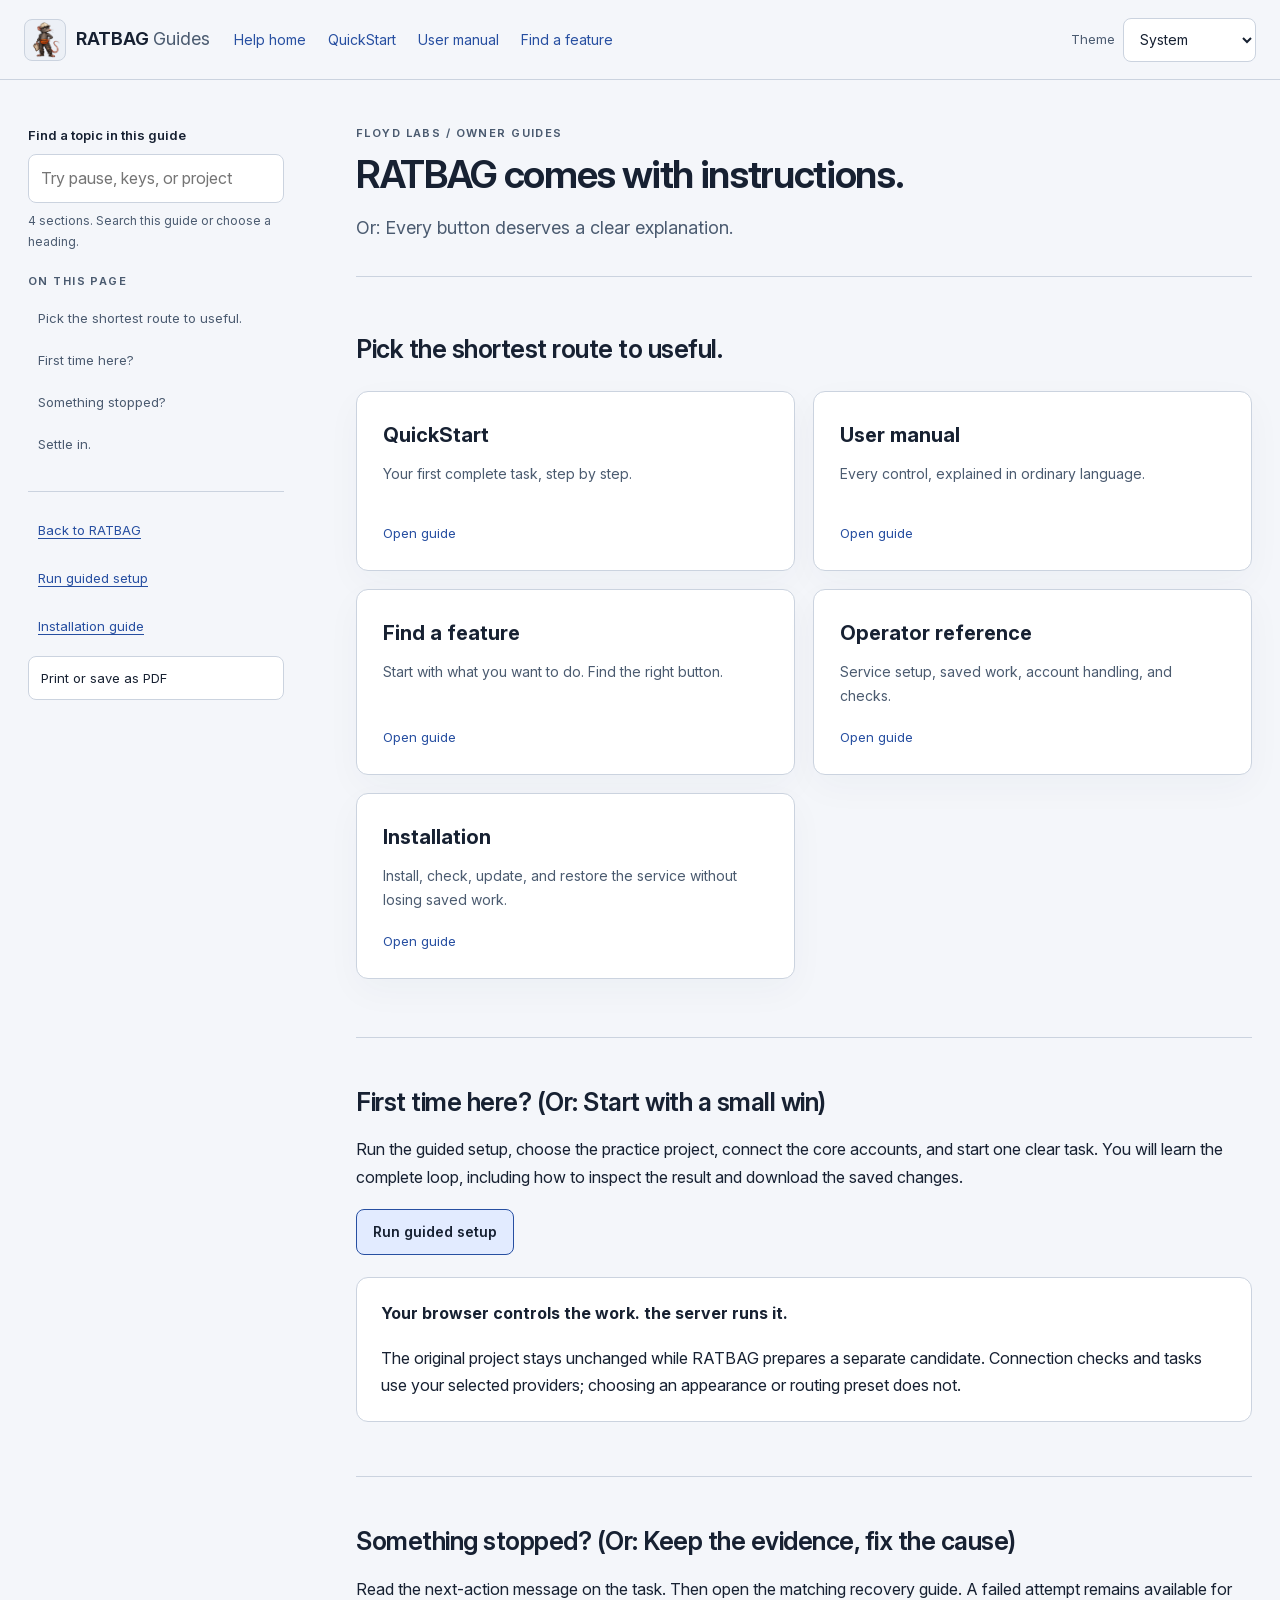
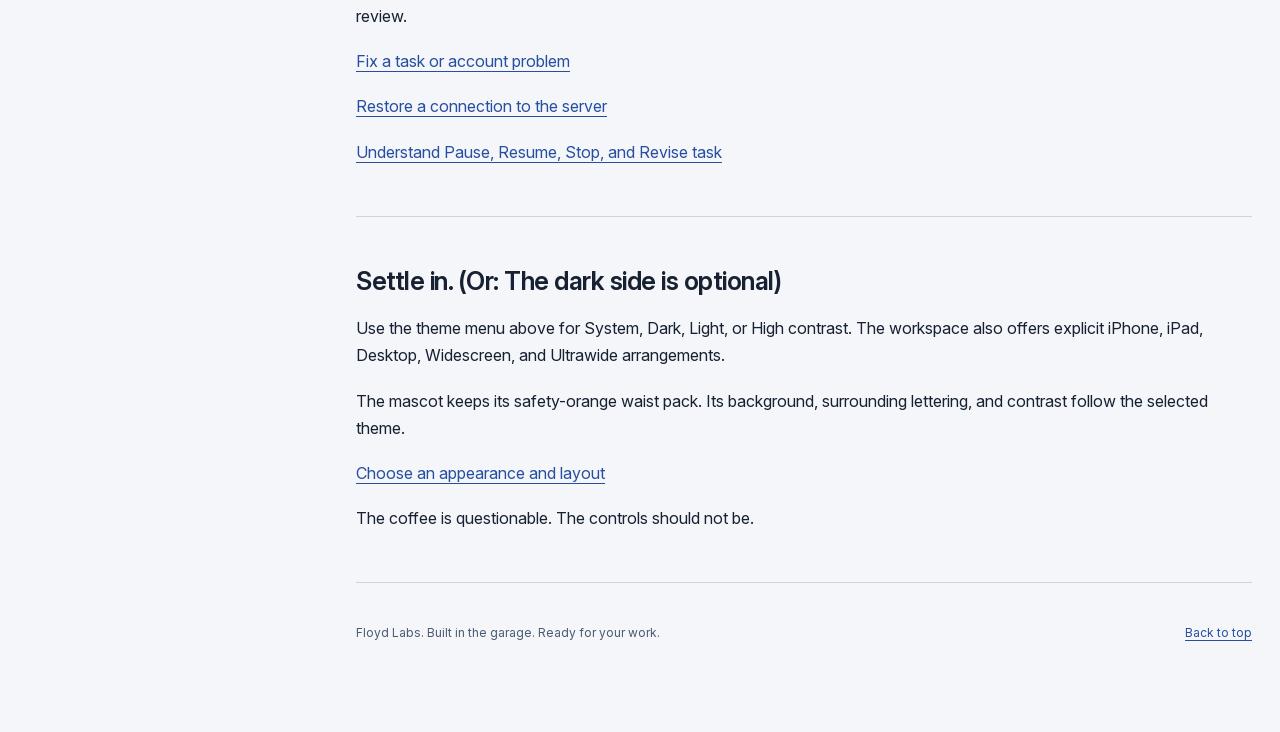
==== web/help/index.html @ 0b7bbf27 "feat: initial public release A local, patch-only coding workbench. The Architect plans, the Builder " ====
<!doctype html>
<html lang="en">
<head>
<meta charset="utf-8">
<meta name="viewport" content="width=device-width, initial-scale=1, viewport-fit=cover">
<meta name="color-scheme" content="dark light">
<meta name="description" content="Or: Every button deserves a clear explanation.">
<title>RATBAG comes with instructions. · Floyd Labs</title>
<style>
@font-face{font-family:Inter;src:url('../assets/InterVariable.woff2') format('woff2');font-weight:100 900;font-style:normal;font-display:swap}
:root{color-scheme:light dark;--bg:#101318;--surface:#171c24;--raised:#1d2430;--text:#f4f6fa;--muted:#aeb8c7;--line:#343f50;--accent:#9db8ff;--accent-soft:#233756;--shadow:0 12px 36px #0002}
@media(prefers-color-scheme:light){:root:not([data-theme=dark]):not([data-theme=contrast]){color-scheme:light;--bg:#f4f6fa;--surface:#fff;--raised:#ecf0f6;--text:#172132;--muted:#4b5b70;--line:#cbd3df;--accent:#274fa1;--accent-soft:#e2ebff;--shadow:0 12px 36px #24365309}}
:root[data-theme=light]{color-scheme:light;--bg:#f4f6fa;--surface:#fff;--raised:#ecf0f6;--text:#172132;--muted:#4b5b70;--line:#cbd3df;--accent:#274fa1;--accent-soft:#e2ebff;--shadow:0 12px 36px #24365309}
:root[data-theme=dark]{color-scheme:dark}
:root[data-theme=contrast]{color-scheme:dark;--bg:#000;--surface:#080808;--raised:#151515;--text:#fff;--muted:#e1e6ee;--line:#9eabbd;--accent:#b8d2ff;--accent-soft:#14253f;--shadow:none}
*{box-sizing:border-box}html{scroll-padding-top:110px}body{margin:0;background:var(--bg);color:var(--text);font-family:Inter,-apple-system,BlinkMacSystemFont,"Segoe UI",sans-serif;font-size:16px;line-height:1.7;-webkit-text-size-adjust:100%}a{color:var(--accent);text-underline-offset:.22em;text-decoration-thickness:1px}a:hover{text-decoration-thickness:2px}button,input,select{font:inherit}button,select{min-height:44px}button,a,select,input{touch-action:manipulation}button{cursor:pointer}button,select,input{color:var(--text);background:var(--surface);border:1px solid var(--line);border-radius:8px}button,select{padding:8px 12px}button:hover{background:var(--raised)}:focus-visible{outline:3px solid var(--accent);outline-offset:4px;border-radius:4px}a:focus-visible{outline-offset:5px}.skip{position:fixed;left:16px;top:8px;z-index:9;transform:translateY(-200%);padding:10px 16px;background:var(--surface);border:1px solid var(--accent);border-radius:8px}.skip:focus{transform:none}[hidden]{display:none!important}
.topbar{position:sticky;top:0;z-index:3;display:flex;align-items:center;gap:24px;min-height:80px;padding:16px max(24px,env(safe-area-inset-left));border-bottom:1px solid var(--line);background:var(--bg)}.brand{display:flex;align-items:center;gap:10px;color:var(--text);font-size:18px;font-weight:650;text-decoration:none;white-space:nowrap}.brand img{width:42px;height:42px;flex:none;object-fit:contain;padding:2px;border:1px solid var(--line);border-radius:8px;background:var(--raised)}.brand span span{font-weight:400;color:var(--muted)}.topbar nav{display:flex;gap:22px;flex:1}.topbar nav a{font-size:14px;text-decoration:none;min-height:44px;display:flex;align-items:center}.theme-control{display:flex;align-items:center;gap:8px;font-size:13px;color:var(--muted)}.theme-control select{font-size:14px;min-width:112px}.back-link{white-space:nowrap}.layout{display:grid;grid-template-columns:264px minmax(0,900px);gap:64px;max-width:1312px;margin:auto;padding:44px 28px 88px}.sidebar{position:sticky;top:116px;align-self:start;max-height:calc(100dvh - 140px);overflow:auto;padding:0 8px 12px 0}.eyebrow{font-size:11px;letter-spacing:.13em;text-transform:uppercase;font-weight:650;color:var(--muted);margin:0 0 10px}.sidebar label{display:block;font-size:13px;font-weight:600;margin:0 0 8px}.search-row{position:relative}input[type=search]{width:100%;padding:10px 12px;min-height:46px;font-size:16px}#clear-search{margin-top:8px;width:100%;font-size:13px}.search-result{font-size:12px;color:var(--muted);min-height:22px;margin:8px 0 20px}.toc{display:flex;flex-direction:column;gap:2px;margin-bottom:24px}.toc a{display:block;border-radius:7px;padding:8px 10px;font-size:13px;color:var(--muted);line-height:1.5;text-decoration:none;min-height:40px}.toc a:hover,.toc a[aria-current=true]{background:var(--raised);color:var(--text)}.side-actions{border-top:1px solid var(--line);padding-top:20px;display:grid;gap:10px}.side-actions a{font-size:13px;display:block;padding:7px 10px;min-height:38px}.side-actions button{font-size:13px;text-align:left}.content{min-width:0}.hero{padding-bottom:34px;border-bottom:1px solid var(--line);margin-bottom:26px}.hero h1{font-size:clamp(30px,3vw,42px);line-height:1.13;letter-spacing:-.035em;margin:6px 0 18px;font-weight:650}.subtitle{font-size:18px;line-height:1.55;margin:0;color:var(--muted);max-width:660px}.doc-meta{margin-top:24px;font-size:12px;color:var(--muted)}.doc-meta summary{cursor:pointer;display:list-item;min-height:32px;padding:4px 0}.doc-meta p{margin:9px 0}.section{padding:12px 0 32px;border-bottom:1px solid var(--line);margin-bottom:18px;scroll-margin-top:112px;overflow-wrap:anywhere}.section:last-child{border-bottom:0}.section h2{font-size:25px;line-height:1.3;letter-spacing:-.02em;margin:18px 0 18px;font-weight:620}.section h3{font-size:18px;line-height:1.45;margin:28px 0 12px;font-weight:620}.section p{margin:0 0 18px}.section ol,.section ul{padding-left:25px;margin:0 0 22px}.section li{padding-left:4px;margin:0 0 10px}.section code{font-family:ui-monospace,SFMono-Regular,Consolas,monospace;font-size:.88em;border:1px solid var(--line);border-radius:5px;background:var(--raised);padding:1px 5px;overflow-wrap:anywhere}.section pre{padding:18px 20px;margin:20px 0 24px;border:1px solid var(--line);border-radius:10px;background:var(--raised);white-space:pre-wrap;overflow-wrap:anywhere;line-height:1.65}.section pre code{padding:0;border:0;font-size:13px;white-space:pre-wrap}.section blockquote{margin:20px 0 24px;padding:18px 22px;background:var(--raised);border-left:3px solid var(--accent);border-radius:0 10px 10px 0}.section blockquote p:last-child{margin:0}.table-scroll{overflow-x:auto;margin:22px 0 26px;border:1px solid var(--line);border-radius:10px;scrollbar-color:var(--line) var(--surface)}table{width:100%;border-collapse:collapse;font-size:14px;line-height:1.65}th{background:var(--raised);font-size:12px;font-weight:650;text-align:left;color:var(--muted)}td,th{padding:14px 16px;vertical-align:top;min-width:135px;border-bottom:1px solid var(--line)}td:first-child{font-weight:560}tr:last-child td{border-bottom:0}td code{font-size:12px}hr{border:0;border-top:1px solid var(--line);margin:30px 0}.doc-footer{margin-top:40px;color:var(--muted);font-size:12px;display:flex;justify-content:space-between;gap:20px}.home-grid{display:grid;grid-template-columns:1fr 1fr;gap:18px;margin:26px 0}.guide-card{display:flex;flex-direction:column;align-items:start;padding:26px;border:1px solid var(--line);border-radius:12px;background:var(--surface);box-shadow:var(--shadow);text-decoration:none;color:var(--text);min-height:180px;transition:border-color 160ms,transform 160ms}.guide-card:hover{border-color:var(--accent);transform:translateY(-2px)}.guide-card strong{font-size:20px;margin:0 0 10px}.guide-card p{font-size:14px;color:var(--muted);margin:0 0 18px}.guide-card .read{font-size:13px;color:var(--accent);margin-top:auto}.callout{padding:22px 24px;border:1px solid var(--line);border-radius:12px;background:var(--surface);margin:22px 0}.callout p:last-child{margin:0}.cta{display:inline-flex;align-items:center;justify-content:center;gap:9px;min-height:46px;padding:9px 16px;border:1px solid var(--accent);border-radius:8px;background:var(--accent-soft);font-size:14px;font-weight:600;text-decoration:none;color:var(--text)}.no-results{padding:24px;border:1px solid var(--line);border-radius:10px;background:var(--surface)}.no-results p{color:var(--muted);margin:4px 0 0}
@media(min-width:1800px){.layout{grid-template-columns:290px minmax(0,950px);max-width:1450px;gap:100px}.topbar{padding-left:max(32px,calc((100vw - 1394px)/2));padding-right:max(32px,calc((100vw - 1394px)/2))}}
@media(max-width:1000px){.layout{grid-template-columns:210px minmax(0,1fr);gap:32px;padding:32px 24px}.topbar{gap:16px}.topbar nav{gap:16px}.topbar nav .optional-nav{display:none}.section h2{font-size:23px}.sidebar{top:110px}.home-grid{grid-template-columns:1fr}}
@media(max-width:720px){.topbar{min-height:72px;padding:12px max(16px,env(safe-area-inset-left));gap:12px;flex-wrap:wrap}.brand{font-size:17px;flex:1}.topbar nav{order:3;flex-basis:100%;gap:22px;overflow:auto}.topbar nav a{font-size:13px;min-height:32px}.theme-control>span{position:absolute;width:1px;height:1px;clip-path:inset(50%);overflow:hidden}.theme-control select{font-size:13px;min-width:112px;min-height:42px}.layout{display:block;padding:26px max(18px,env(safe-area-inset-left)) 56px}.sidebar{position:relative;top:auto;max-height:none;padding:0;margin-bottom:30px}.toc{display:grid;grid-template-columns:1fr 1fr;gap:3px;max-height:210px;overflow:auto;padding-bottom:8px}.toc a{font-size:12px;border:1px solid var(--line);min-height:44px}.side-actions{display:flex;flex-wrap:wrap;align-items:center;gap:10px;padding-top:14px}.side-actions a,.side-actions button{font-size:12px;min-height:42px}.search-result{margin:8px 0 12px}.hero{padding-bottom:24px}.hero h1{font-size:31px}.subtitle{font-size:17px}.section{scroll-margin-top:142px;padding-bottom:24px}.section h2{font-size:23px}.section p,.section li{font-size:16px}.section blockquote{padding:16px}.table-scroll{margin:18px 0 22px}table{font-size:13px}td,th{padding:12px;min-width:128px}.doc-footer{display:block}.home-grid{grid-template-columns:1fr}.guide-card{min-height:0;padding:22px}.guide-card .read{margin-top:0}}
@media(prefers-reduced-motion:reduce){*,*::before,*::after{scroll-behavior:auto!important;transition:none!important}}
@media print{:root{--bg:#fff;--surface:#fff;--raised:#f1f2f4;--text:#000;--muted:#333;--line:#aaa;--accent:#123d81;--shadow:none}.topbar,.sidebar,.skip,.theme-control,.doc-meta,.doc-footer,.no-results{display:none!important}.layout{display:block;max-width:none;padding:0}.hero h1{font-size:26pt}.subtitle{font-size:12pt}.hero{margin-bottom:18pt}.section{display:block!important;border:0;break-inside:auto;margin:0;padding:0 0 12pt}.section h2{font-size:17pt;break-after:avoid}.section h3{break-after:avoid}.section p,.section li,table{font-size:10pt}.table-scroll{overflow:visible;border-radius:0}tr{break-inside:avoid}a{color:#000;text-decoration:underline}pre,blockquote{break-inside:avoid}.home-grid{display:block}.guide-card{break-inside:avoid;margin-bottom:12pt}}

.screen-capture{margin:16px 0 28px}.screen-capture img{display:block;max-width:100%;height:auto;border:1px solid var(--line);border-radius:9px}
</style>
<script src="help.js" defer></script>
</head>
<body>
<a class="skip" href="#guide-content">Skip to guide</a>
<header class="topbar"><a class="brand" href="index.html" aria-label="RATBAG help home"><img src="../assets/ratbag-mascot.png" alt="" width="42" height="42" decoding="async"><span>RATBAG <span>Guides</span></span></a><nav aria-label="Help pages"><a href="index.html" aria-current="page">Help home</a><a href="quickstart.html">QuickStart</a><a href="manual.html">User manual</a><a href="features.html" class="optional-nav">Find a feature</a></nav><label class="theme-control"><span>Theme</span><select id="help-theme"><option value="system">System</option><option value="dark">Dark</option><option value="light">Light</option><option value="contrast">High contrast</option></select></label></header>
<div class="layout"><aside class="sidebar" aria-label="Guide contents"><div id="search-controls" hidden><label for="help-search">Find a topic in this guide</label><div class="search-row"><input id="help-search" type="search" placeholder="Try pause, keys, or project" autocomplete="off" aria-controls="guide-content"></div><button id="clear-search" type="button" hidden>Clear search</button><p class="search-result" id="search-result" aria-live="polite"></p></div><p class="eyebrow">On this page</p><nav class="toc" aria-label="Sections"><a href="#choose-guide" data-section-link="choose-guide">Pick the shortest route to useful.</a>
<a href="#first-run" data-section-link="first-run">First time here?</a>
<a href="#need-help" data-section-link="need-help">Something stopped?</a>
<a href="#appearance" data-section-link="appearance">Settle in.</a></nav><div class="side-actions"><a class="back-link" href="../">Back to RATBAG</a><a href="../#setup">Run guided setup</a><a href="../../README.md#install">Installation guide</a><button id="print-guide" type="button" hidden>Print or save as PDF</button></div></aside><main class="content" id="guide-content" tabindex="-1"><div class="hero"><p class="eyebrow">Floyd Labs / Owner guides</p><h1>RATBAG comes with instructions.</h1><p class="subtitle">Or: Every button deserves a clear explanation.</p></div><div class="no-results" id="no-results" role="status" hidden><strong>No matching section.</strong><p>Try a shorter word, or clear the search to show the full guide.</p></div><section class="section" data-help-section id="choose-guide"><h2>Pick the shortest route to useful.</h2><div class="home-grid"><a class="guide-card" href="quickstart.html"><strong>QuickStart</strong><p>Your first complete task, step by step.</p><span class="read">Open guide</span></a><a class="guide-card" href="manual.html"><strong>User manual</strong><p>Every control, explained in ordinary language.</p><span class="read">Open guide</span></a><a class="guide-card" href="features.html"><strong>Find a feature</strong><p>Start with what you want to do. Find the right button.</p><span class="read">Open guide</span></a><a class="guide-card" href="operator.html"><strong>Operator reference</strong><p>Service setup, saved work, account handling, and checks.</p><span class="read">Open guide</span></a><a class="guide-card" href="../../README.md#install"><strong>Installation</strong><p>Install, check, update, and restore the service without losing saved work.</p><span class="read">Open guide</span></a></div></section>
<section class="section" data-help-section id="first-run"><h2>First time here? (Or: Start with a small win)</h2><p>Run the guided setup, choose the practice project, connect the core accounts, and start one clear task. You will learn the complete loop, including how to inspect the result and download the saved changes.</p><a class="cta" href="../#setup">Run guided setup</a><div class="callout"><p><strong>Your browser controls the work. the server runs it.</strong></p><p>The original project stays unchanged while RATBAG prepares a separate candidate. Connection checks and tasks use your selected providers; choosing an appearance or routing preset does not.</p></div></section>
<section class="section" data-help-section id="need-help"><h2>Something stopped? (Or: Keep the evidence, fix the cause)</h2><p>Read the next-action message on the task. Then open the matching recovery guide. A failed attempt remains available for review.</p><p><a href="manual.html#recovery">Fix a task or account problem</a></p><p><a href="manual.html#connection-recovery">Restore a connection to the server</a></p><p><a href="manual.html#states">Understand Pause, Resume, Stop, and Revise task</a></p></section>
<section class="section" data-help-section id="appearance"><h2>Settle in. (Or: The dark side is optional)</h2><p>Use the theme menu above for System, Dark, Light, or High contrast. The workspace also offers explicit iPhone, iPad, Desktop, Widescreen, and Ultrawide arrangements.</p><p>The mascot keeps its safety-orange waist pack. Its background, surrounding lettering, and contrast follow the selected theme.</p><p><a href="manual.html#appearance">Choose an appearance and layout</a></p><p>The coffee is questionable. The controls should not be.</p></section><footer class="doc-footer"><span>Floyd Labs. Built in the garage. Ready for your work.</span><a href="#guide-content">Back to top</a></footer></main></div>
</body>
</html>
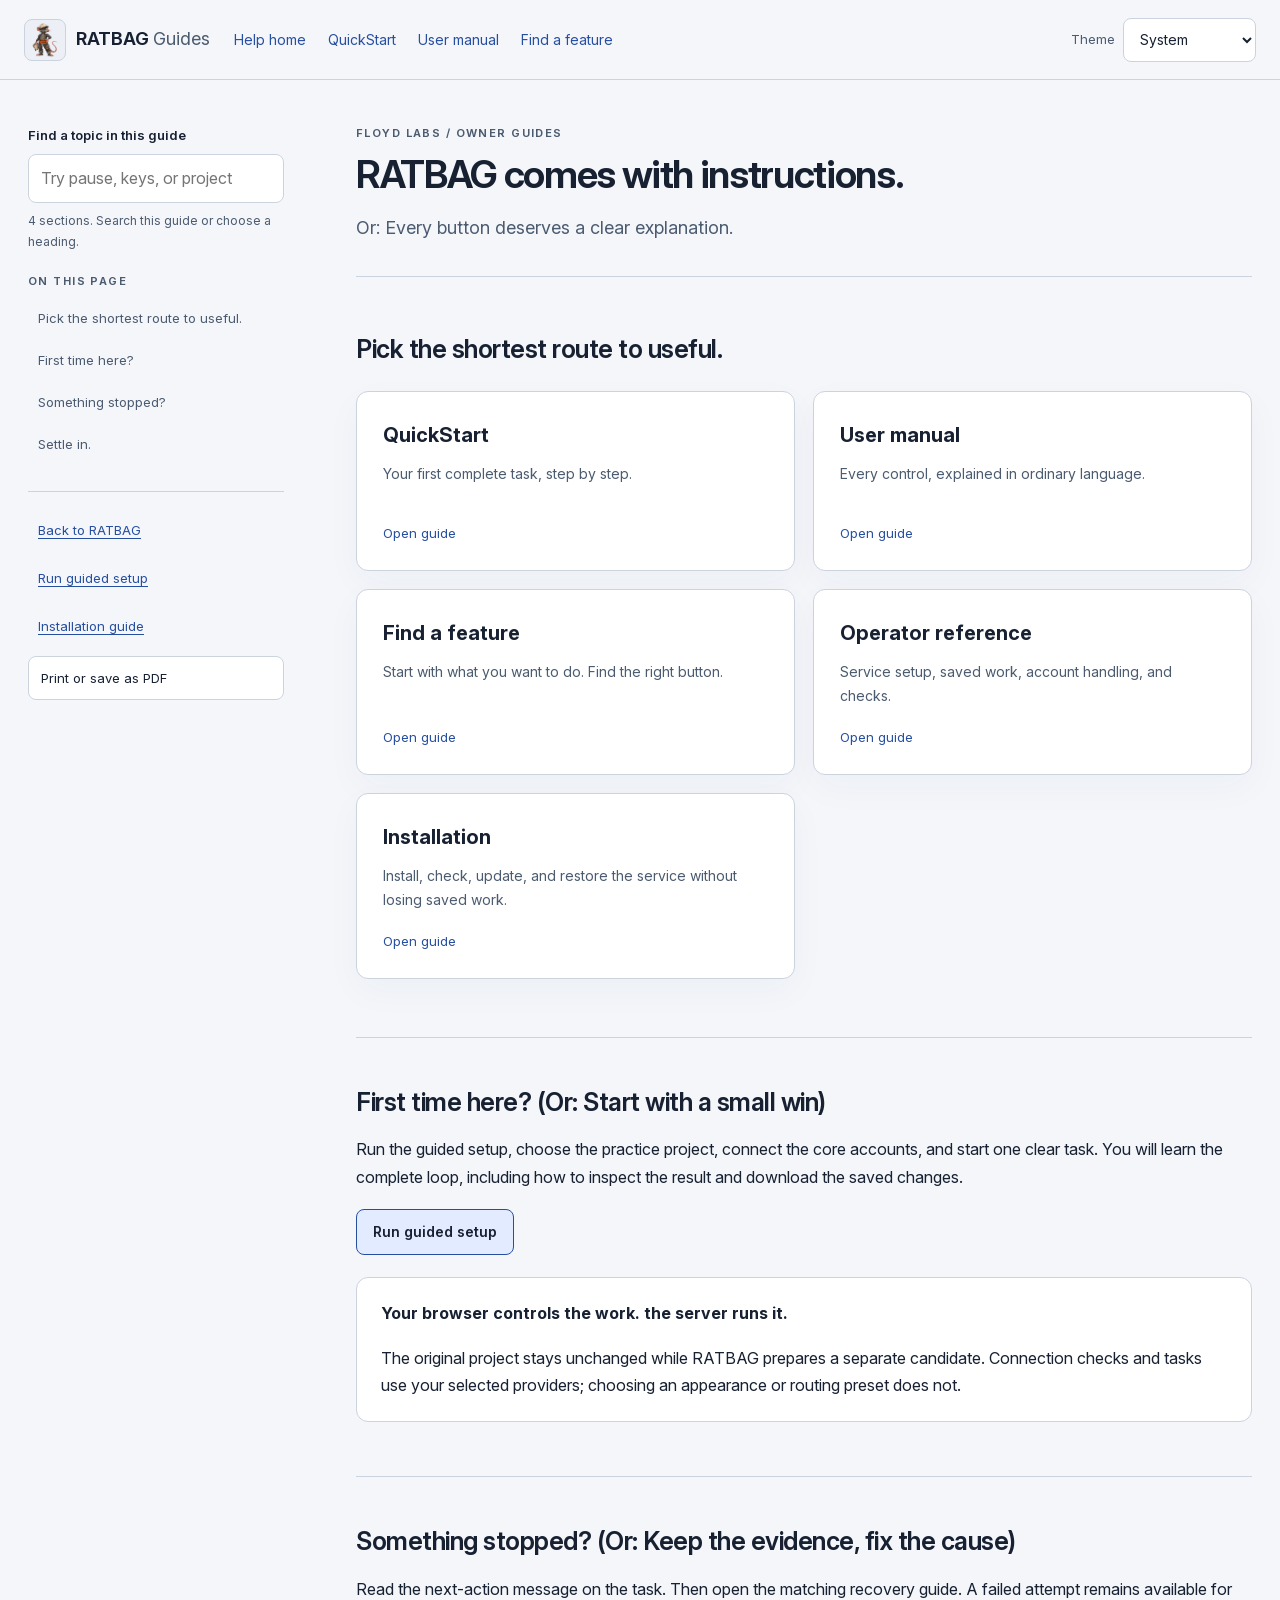
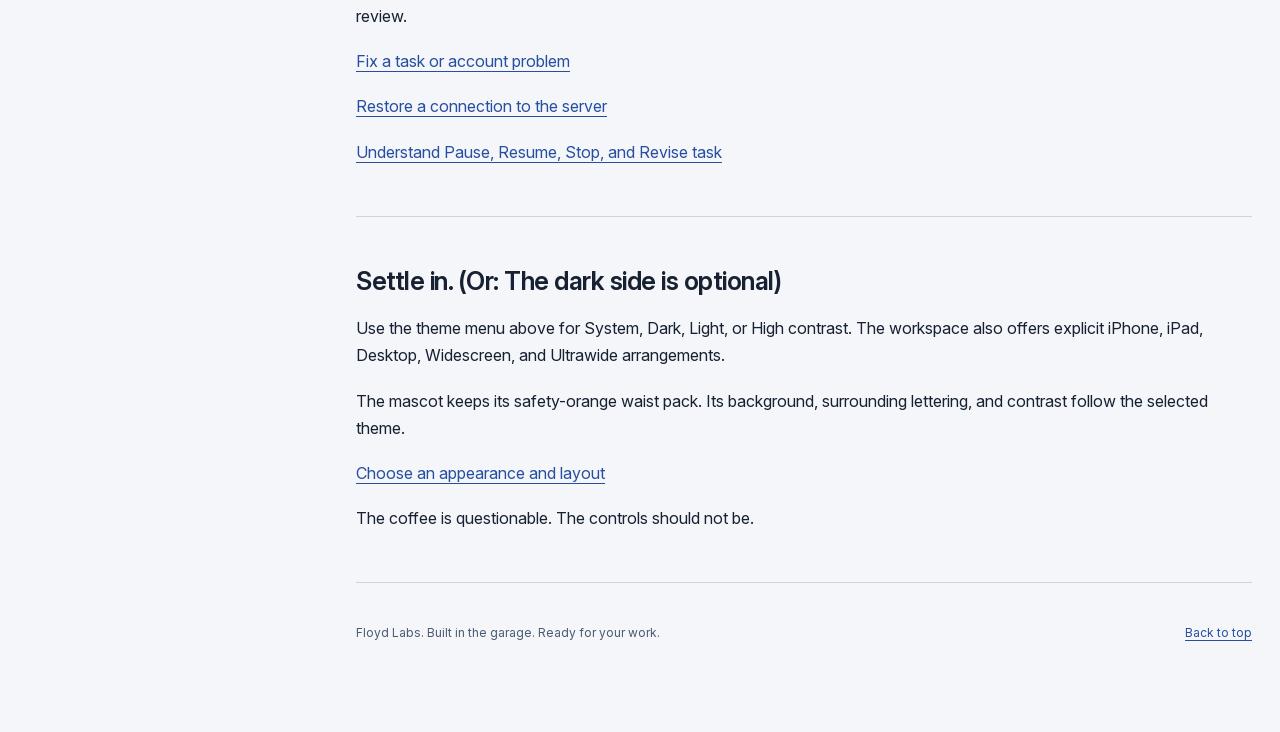
==== commit 0b381f82: "Polish Ratbag UI and ship transparent rat icon pyramid Extract the mascot onto a clean RGBA silhouet" ====
--- a/web/help/index.html
+++ b/web/help/index.html
@@ -6,6 +6,15 @@
 <meta name="color-scheme" content="dark light">
 <meta name="description" content="Or: Every button deserves a clear explanation.">
 <title>RATBAG comes with instructions. · Floyd Labs</title>
+  <link rel="icon" href="../favicon.ico" sizes="any">
+  <link rel="icon" type="image/svg+xml" href="../favicon.svg">
+  <link rel="icon" type="image/png" sizes="32x32" href="../favicon-32x32.png">
+  <link rel="icon" type="image/png" sizes="16x16" href="../favicon-16x16.png">
+  <link rel="apple-touch-icon" sizes="180x180" href="../apple-touch-icon.png">
+  <link rel="manifest" href="../manifest.webmanifest">
+  <meta name="apple-mobile-web-app-capable" content="yes">
+  <meta name="mobile-web-app-capable" content="yes">
+  <meta name="apple-mobile-web-app-title" content="Ratbag">
 <style>
 @font-face{font-family:Inter;src:url('../assets/InterVariable.woff2') format('woff2');font-weight:100 900;font-style:normal;font-display:swap}
 :root{color-scheme:light dark;--bg:#101318;--surface:#171c24;--raised:#1d2430;--text:#f4f6fa;--muted:#aeb8c7;--line:#343f50;--accent:#9db8ff;--accent-soft:#233756;--shadow:0 12px 36px #0002}
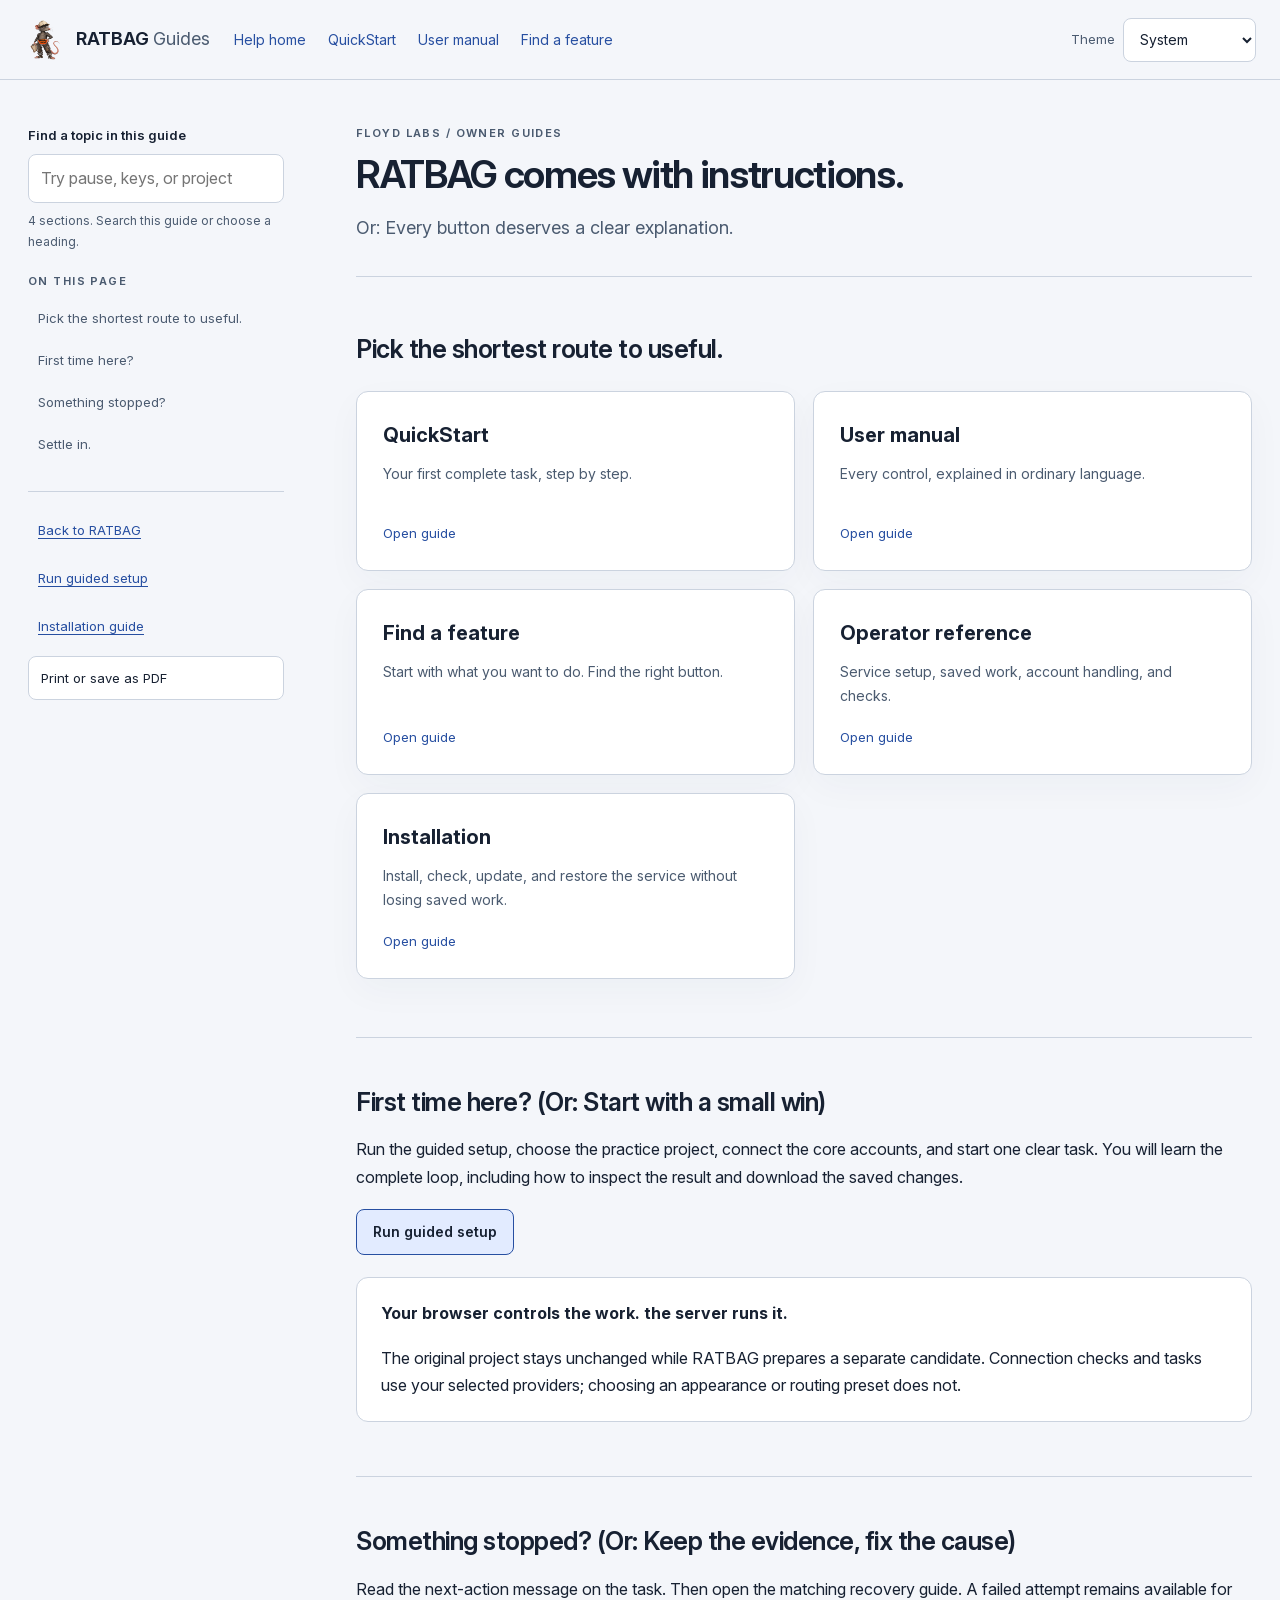
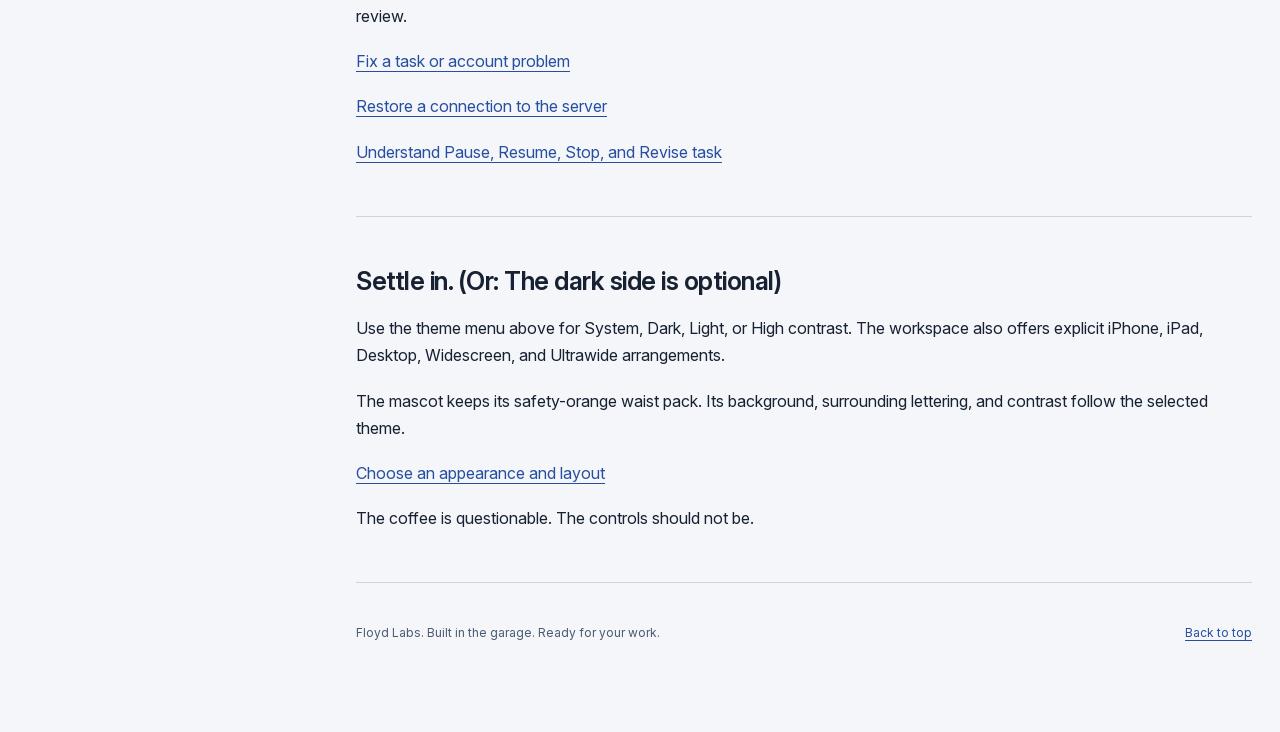
==== commit 9be2dca4: "Remove opaque logo wrappers so the rat sits on native page chrome Strip the .ratbag-brand surface ca" ====
--- a/web/help/index.html
+++ b/web/help/index.html
@@ -23,7 +23,7 @@
 :root[data-theme=dark]{color-scheme:dark}
 :root[data-theme=contrast]{color-scheme:dark;--bg:#000;--surface:#080808;--raised:#151515;--text:#fff;--muted:#e1e6ee;--line:#9eabbd;--accent:#b8d2ff;--accent-soft:#14253f;--shadow:none}
 *{box-sizing:border-box}html{scroll-padding-top:110px}body{margin:0;background:var(--bg);color:var(--text);font-family:Inter,-apple-system,BlinkMacSystemFont,"Segoe UI",sans-serif;font-size:16px;line-height:1.7;-webkit-text-size-adjust:100%}a{color:var(--accent);text-underline-offset:.22em;text-decoration-thickness:1px}a:hover{text-decoration-thickness:2px}button,input,select{font:inherit}button,select{min-height:44px}button,a,select,input{touch-action:manipulation}button{cursor:pointer}button,select,input{color:var(--text);background:var(--surface);border:1px solid var(--line);border-radius:8px}button,select{padding:8px 12px}button:hover{background:var(--raised)}:focus-visible{outline:3px solid var(--accent);outline-offset:4px;border-radius:4px}a:focus-visible{outline-offset:5px}.skip{position:fixed;left:16px;top:8px;z-index:9;transform:translateY(-200%);padding:10px 16px;background:var(--surface);border:1px solid var(--accent);border-radius:8px}.skip:focus{transform:none}[hidden]{display:none!important}
-.topbar{position:sticky;top:0;z-index:3;display:flex;align-items:center;gap:24px;min-height:80px;padding:16px max(24px,env(safe-area-inset-left));border-bottom:1px solid var(--line);background:var(--bg)}.brand{display:flex;align-items:center;gap:10px;color:var(--text);font-size:18px;font-weight:650;text-decoration:none;white-space:nowrap}.brand img{width:42px;height:42px;flex:none;object-fit:contain;padding:2px;border:1px solid var(--line);border-radius:8px;background:var(--raised)}.brand span span{font-weight:400;color:var(--muted)}.topbar nav{display:flex;gap:22px;flex:1}.topbar nav a{font-size:14px;text-decoration:none;min-height:44px;display:flex;align-items:center}.theme-control{display:flex;align-items:center;gap:8px;font-size:13px;color:var(--muted)}.theme-control select{font-size:14px;min-width:112px}.back-link{white-space:nowrap}.layout{display:grid;grid-template-columns:264px minmax(0,900px);gap:64px;max-width:1312px;margin:auto;padding:44px 28px 88px}.sidebar{position:sticky;top:116px;align-self:start;max-height:calc(100dvh - 140px);overflow:auto;padding:0 8px 12px 0}.eyebrow{font-size:11px;letter-spacing:.13em;text-transform:uppercase;font-weight:650;color:var(--muted);margin:0 0 10px}.sidebar label{display:block;font-size:13px;font-weight:600;margin:0 0 8px}.search-row{position:relative}input[type=search]{width:100%;padding:10px 12px;min-height:46px;font-size:16px}#clear-search{margin-top:8px;width:100%;font-size:13px}.search-result{font-size:12px;color:var(--muted);min-height:22px;margin:8px 0 20px}.toc{display:flex;flex-direction:column;gap:2px;margin-bottom:24px}.toc a{display:block;border-radius:7px;padding:8px 10px;font-size:13px;color:var(--muted);line-height:1.5;text-decoration:none;min-height:40px}.toc a:hover,.toc a[aria-current=true]{background:var(--raised);color:var(--text)}.side-actions{border-top:1px solid var(--line);padding-top:20px;display:grid;gap:10px}.side-actions a{font-size:13px;display:block;padding:7px 10px;min-height:38px}.side-actions button{font-size:13px;text-align:left}.content{min-width:0}.hero{padding-bottom:34px;border-bottom:1px solid var(--line);margin-bottom:26px}.hero h1{font-size:clamp(30px,3vw,42px);line-height:1.13;letter-spacing:-.035em;margin:6px 0 18px;font-weight:650}.subtitle{font-size:18px;line-height:1.55;margin:0;color:var(--muted);max-width:660px}.doc-meta{margin-top:24px;font-size:12px;color:var(--muted)}.doc-meta summary{cursor:pointer;display:list-item;min-height:32px;padding:4px 0}.doc-meta p{margin:9px 0}.section{padding:12px 0 32px;border-bottom:1px solid var(--line);margin-bottom:18px;scroll-margin-top:112px;overflow-wrap:anywhere}.section:last-child{border-bottom:0}.section h2{font-size:25px;line-height:1.3;letter-spacing:-.02em;margin:18px 0 18px;font-weight:620}.section h3{font-size:18px;line-height:1.45;margin:28px 0 12px;font-weight:620}.section p{margin:0 0 18px}.section ol,.section ul{padding-left:25px;margin:0 0 22px}.section li{padding-left:4px;margin:0 0 10px}.section code{font-family:ui-monospace,SFMono-Regular,Consolas,monospace;font-size:.88em;border:1px solid var(--line);border-radius:5px;background:var(--raised);padding:1px 5px;overflow-wrap:anywhere}.section pre{padding:18px 20px;margin:20px 0 24px;border:1px solid var(--line);border-radius:10px;background:var(--raised);white-space:pre-wrap;overflow-wrap:anywhere;line-height:1.65}.section pre code{padding:0;border:0;font-size:13px;white-space:pre-wrap}.section blockquote{margin:20px 0 24px;padding:18px 22px;background:var(--raised);border-left:3px solid var(--accent);border-radius:0 10px 10px 0}.section blockquote p:last-child{margin:0}.table-scroll{overflow-x:auto;margin:22px 0 26px;border:1px solid var(--line);border-radius:10px;scrollbar-color:var(--line) var(--surface)}table{width:100%;border-collapse:collapse;font-size:14px;line-height:1.65}th{background:var(--raised);font-size:12px;font-weight:650;text-align:left;color:var(--muted)}td,th{padding:14px 16px;vertical-align:top;min-width:135px;border-bottom:1px solid var(--line)}td:first-child{font-weight:560}tr:last-child td{border-bottom:0}td code{font-size:12px}hr{border:0;border-top:1px solid var(--line);margin:30px 0}.doc-footer{margin-top:40px;color:var(--muted);font-size:12px;display:flex;justify-content:space-between;gap:20px}.home-grid{display:grid;grid-template-columns:1fr 1fr;gap:18px;margin:26px 0}.guide-card{display:flex;flex-direction:column;align-items:start;padding:26px;border:1px solid var(--line);border-radius:12px;background:var(--surface);box-shadow:var(--shadow);text-decoration:none;color:var(--text);min-height:180px;transition:border-color 160ms,transform 160ms}.guide-card:hover{border-color:var(--accent);transform:translateY(-2px)}.guide-card strong{font-size:20px;margin:0 0 10px}.guide-card p{font-size:14px;color:var(--muted);margin:0 0 18px}.guide-card .read{font-size:13px;color:var(--accent);margin-top:auto}.callout{padding:22px 24px;border:1px solid var(--line);border-radius:12px;background:var(--surface);margin:22px 0}.callout p:last-child{margin:0}.cta{display:inline-flex;align-items:center;justify-content:center;gap:9px;min-height:46px;padding:9px 16px;border:1px solid var(--accent);border-radius:8px;background:var(--accent-soft);font-size:14px;font-weight:600;text-decoration:none;color:var(--text)}.no-results{padding:24px;border:1px solid var(--line);border-radius:10px;background:var(--surface)}.no-results p{color:var(--muted);margin:4px 0 0}
+.topbar{position:sticky;top:0;z-index:3;display:flex;align-items:center;gap:24px;min-height:80px;padding:16px max(24px,env(safe-area-inset-left));border-bottom:1px solid var(--line);background:var(--bg)}.brand{display:flex;align-items:center;gap:10px;color:var(--text);font-size:18px;font-weight:650;text-decoration:none;white-space:nowrap}.brand img{width:42px;height:42px;flex:none;object-fit:contain;padding:0;border:0;border-radius:0;background:transparent;box-shadow:none}.brand span span{font-weight:400;color:var(--muted)}.topbar nav{display:flex;gap:22px;flex:1}.topbar nav a{font-size:14px;text-decoration:none;min-height:44px;display:flex;align-items:center}.theme-control{display:flex;align-items:center;gap:8px;font-size:13px;color:var(--muted)}.theme-control select{font-size:14px;min-width:112px}.back-link{white-space:nowrap}.layout{display:grid;grid-template-columns:264px minmax(0,900px);gap:64px;max-width:1312px;margin:auto;padding:44px 28px 88px}.sidebar{position:sticky;top:116px;align-self:start;max-height:calc(100dvh - 140px);overflow:auto;padding:0 8px 12px 0}.eyebrow{font-size:11px;letter-spacing:.13em;text-transform:uppercase;font-weight:650;color:var(--muted);margin:0 0 10px}.sidebar label{display:block;font-size:13px;font-weight:600;margin:0 0 8px}.search-row{position:relative}input[type=search]{width:100%;padding:10px 12px;min-height:46px;font-size:16px}#clear-search{margin-top:8px;width:100%;font-size:13px}.search-result{font-size:12px;color:var(--muted);min-height:22px;margin:8px 0 20px}.toc{display:flex;flex-direction:column;gap:2px;margin-bottom:24px}.toc a{display:block;border-radius:7px;padding:8px 10px;font-size:13px;color:var(--muted);line-height:1.5;text-decoration:none;min-height:40px}.toc a:hover,.toc a[aria-current=true]{background:var(--raised);color:var(--text)}.side-actions{border-top:1px solid var(--line);padding-top:20px;display:grid;gap:10px}.side-actions a{font-size:13px;display:block;padding:7px 10px;min-height:38px}.side-actions button{font-size:13px;text-align:left}.content{min-width:0}.hero{padding-bottom:34px;border-bottom:1px solid var(--line);margin-bottom:26px}.hero h1{font-size:clamp(30px,3vw,42px);line-height:1.13;letter-spacing:-.035em;margin:6px 0 18px;font-weight:650}.subtitle{font-size:18px;line-height:1.55;margin:0;color:var(--muted);max-width:660px}.doc-meta{margin-top:24px;font-size:12px;color:var(--muted)}.doc-meta summary{cursor:pointer;display:list-item;min-height:32px;padding:4px 0}.doc-meta p{margin:9px 0}.section{padding:12px 0 32px;border-bottom:1px solid var(--line);margin-bottom:18px;scroll-margin-top:112px;overflow-wrap:anywhere}.section:last-child{border-bottom:0}.section h2{font-size:25px;line-height:1.3;letter-spacing:-.02em;margin:18px 0 18px;font-weight:620}.section h3{font-size:18px;line-height:1.45;margin:28px 0 12px;font-weight:620}.section p{margin:0 0 18px}.section ol,.section ul{padding-left:25px;margin:0 0 22px}.section li{padding-left:4px;margin:0 0 10px}.section code{font-family:ui-monospace,SFMono-Regular,Consolas,monospace;font-size:.88em;border:1px solid var(--line);border-radius:5px;background:var(--raised);padding:1px 5px;overflow-wrap:anywhere}.section pre{padding:18px 20px;margin:20px 0 24px;border:1px solid var(--line);border-radius:10px;background:var(--raised);white-space:pre-wrap;overflow-wrap:anywhere;line-height:1.65}.section pre code{padding:0;border:0;font-size:13px;white-space:pre-wrap}.section blockquote{margin:20px 0 24px;padding:18px 22px;background:var(--raised);border-left:3px solid var(--accent);border-radius:0 10px 10px 0}.section blockquote p:last-child{margin:0}.table-scroll{overflow-x:auto;margin:22px 0 26px;border:1px solid var(--line);border-radius:10px;scrollbar-color:var(--line) var(--surface)}table{width:100%;border-collapse:collapse;font-size:14px;line-height:1.65}th{background:var(--raised);font-size:12px;font-weight:650;text-align:left;color:var(--muted)}td,th{padding:14px 16px;vertical-align:top;min-width:135px;border-bottom:1px solid var(--line)}td:first-child{font-weight:560}tr:last-child td{border-bottom:0}td code{font-size:12px}hr{border:0;border-top:1px solid var(--line);margin:30px 0}.doc-footer{margin-top:40px;color:var(--muted);font-size:12px;display:flex;justify-content:space-between;gap:20px}.home-grid{display:grid;grid-template-columns:1fr 1fr;gap:18px;margin:26px 0}.guide-card{display:flex;flex-direction:column;align-items:start;padding:26px;border:1px solid var(--line);border-radius:12px;background:var(--surface);box-shadow:var(--shadow);text-decoration:none;color:var(--text);min-height:180px;transition:border-color 160ms,transform 160ms}.guide-card:hover{border-color:var(--accent);transform:translateY(-2px)}.guide-card strong{font-size:20px;margin:0 0 10px}.guide-card p{font-size:14px;color:var(--muted);margin:0 0 18px}.guide-card .read{font-size:13px;color:var(--accent);margin-top:auto}.callout{padding:22px 24px;border:1px solid var(--line);border-radius:12px;background:var(--surface);margin:22px 0}.callout p:last-child{margin:0}.cta{display:inline-flex;align-items:center;justify-content:center;gap:9px;min-height:46px;padding:9px 16px;border:1px solid var(--accent);border-radius:8px;background:var(--accent-soft);font-size:14px;font-weight:600;text-decoration:none;color:var(--text)}.no-results{padding:24px;border:1px solid var(--line);border-radius:10px;background:var(--surface)}.no-results p{color:var(--muted);margin:4px 0 0}
 @media(min-width:1800px){.layout{grid-template-columns:290px minmax(0,950px);max-width:1450px;gap:100px}.topbar{padding-left:max(32px,calc((100vw - 1394px)/2));padding-right:max(32px,calc((100vw - 1394px)/2))}}
 @media(max-width:1000px){.layout{grid-template-columns:210px minmax(0,1fr);gap:32px;padding:32px 24px}.topbar{gap:16px}.topbar nav{gap:16px}.topbar nav .optional-nav{display:none}.section h2{font-size:23px}.sidebar{top:110px}.home-grid{grid-template-columns:1fr}}
 @media(max-width:720px){.topbar{min-height:72px;padding:12px max(16px,env(safe-area-inset-left));gap:12px;flex-wrap:wrap}.brand{font-size:17px;flex:1}.topbar nav{order:3;flex-basis:100%;gap:22px;overflow:auto}.topbar nav a{font-size:13px;min-height:32px}.theme-control>span{position:absolute;width:1px;height:1px;clip-path:inset(50%);overflow:hidden}.theme-control select{font-size:13px;min-width:112px;min-height:42px}.layout{display:block;padding:26px max(18px,env(safe-area-inset-left)) 56px}.sidebar{position:relative;top:auto;max-height:none;padding:0;margin-bottom:30px}.toc{display:grid;grid-template-columns:1fr 1fr;gap:3px;max-height:210px;overflow:auto;padding-bottom:8px}.toc a{font-size:12px;border:1px solid var(--line);min-height:44px}.side-actions{display:flex;flex-wrap:wrap;align-items:center;gap:10px;padding-top:14px}.side-actions a,.side-actions button{font-size:12px;min-height:42px}.search-result{margin:8px 0 12px}.hero{padding-bottom:24px}.hero h1{font-size:31px}.subtitle{font-size:17px}.section{scroll-margin-top:142px;padding-bottom:24px}.section h2{font-size:23px}.section p,.section li{font-size:16px}.section blockquote{padding:16px}.table-scroll{margin:18px 0 22px}table{font-size:13px}td,th{padding:12px;min-width:128px}.doc-footer{display:block}.home-grid{grid-template-columns:1fr}.guide-card{min-height:0;padding:22px}.guide-card .read{margin-top:0}}
